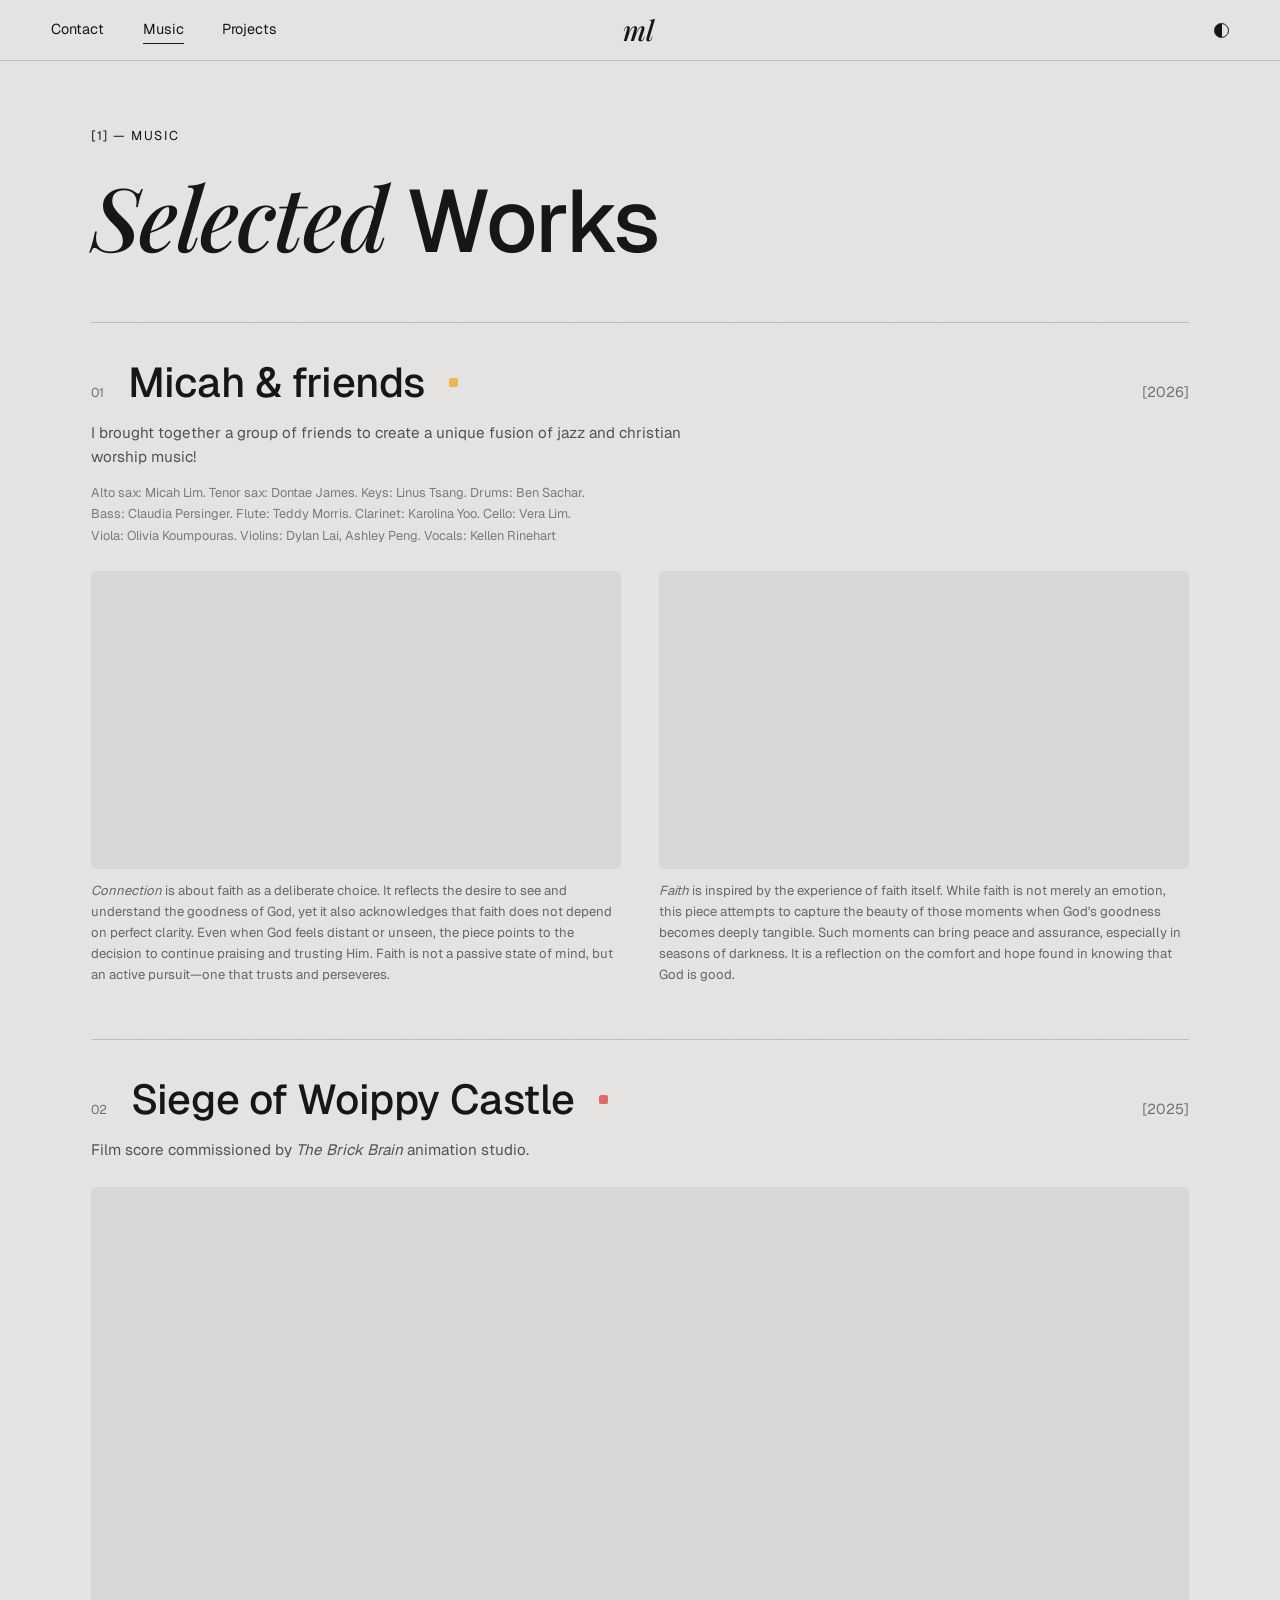
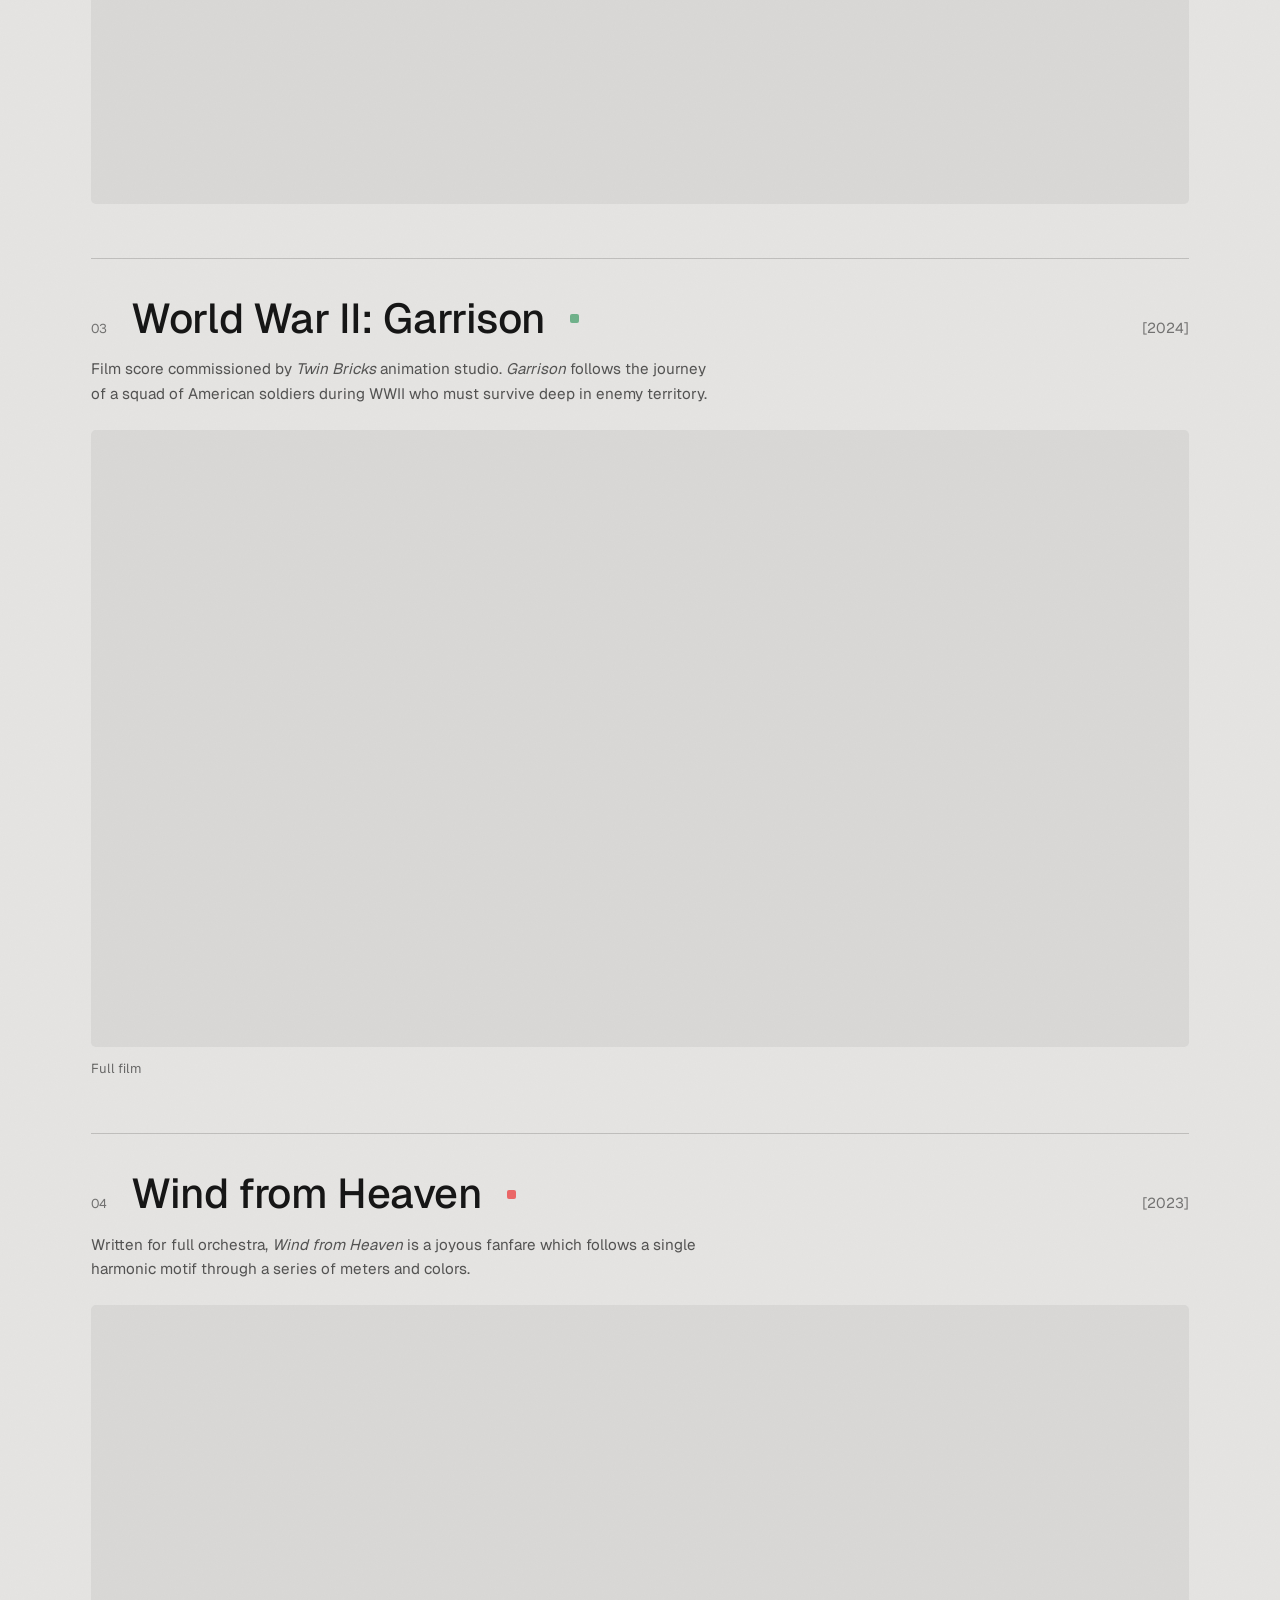
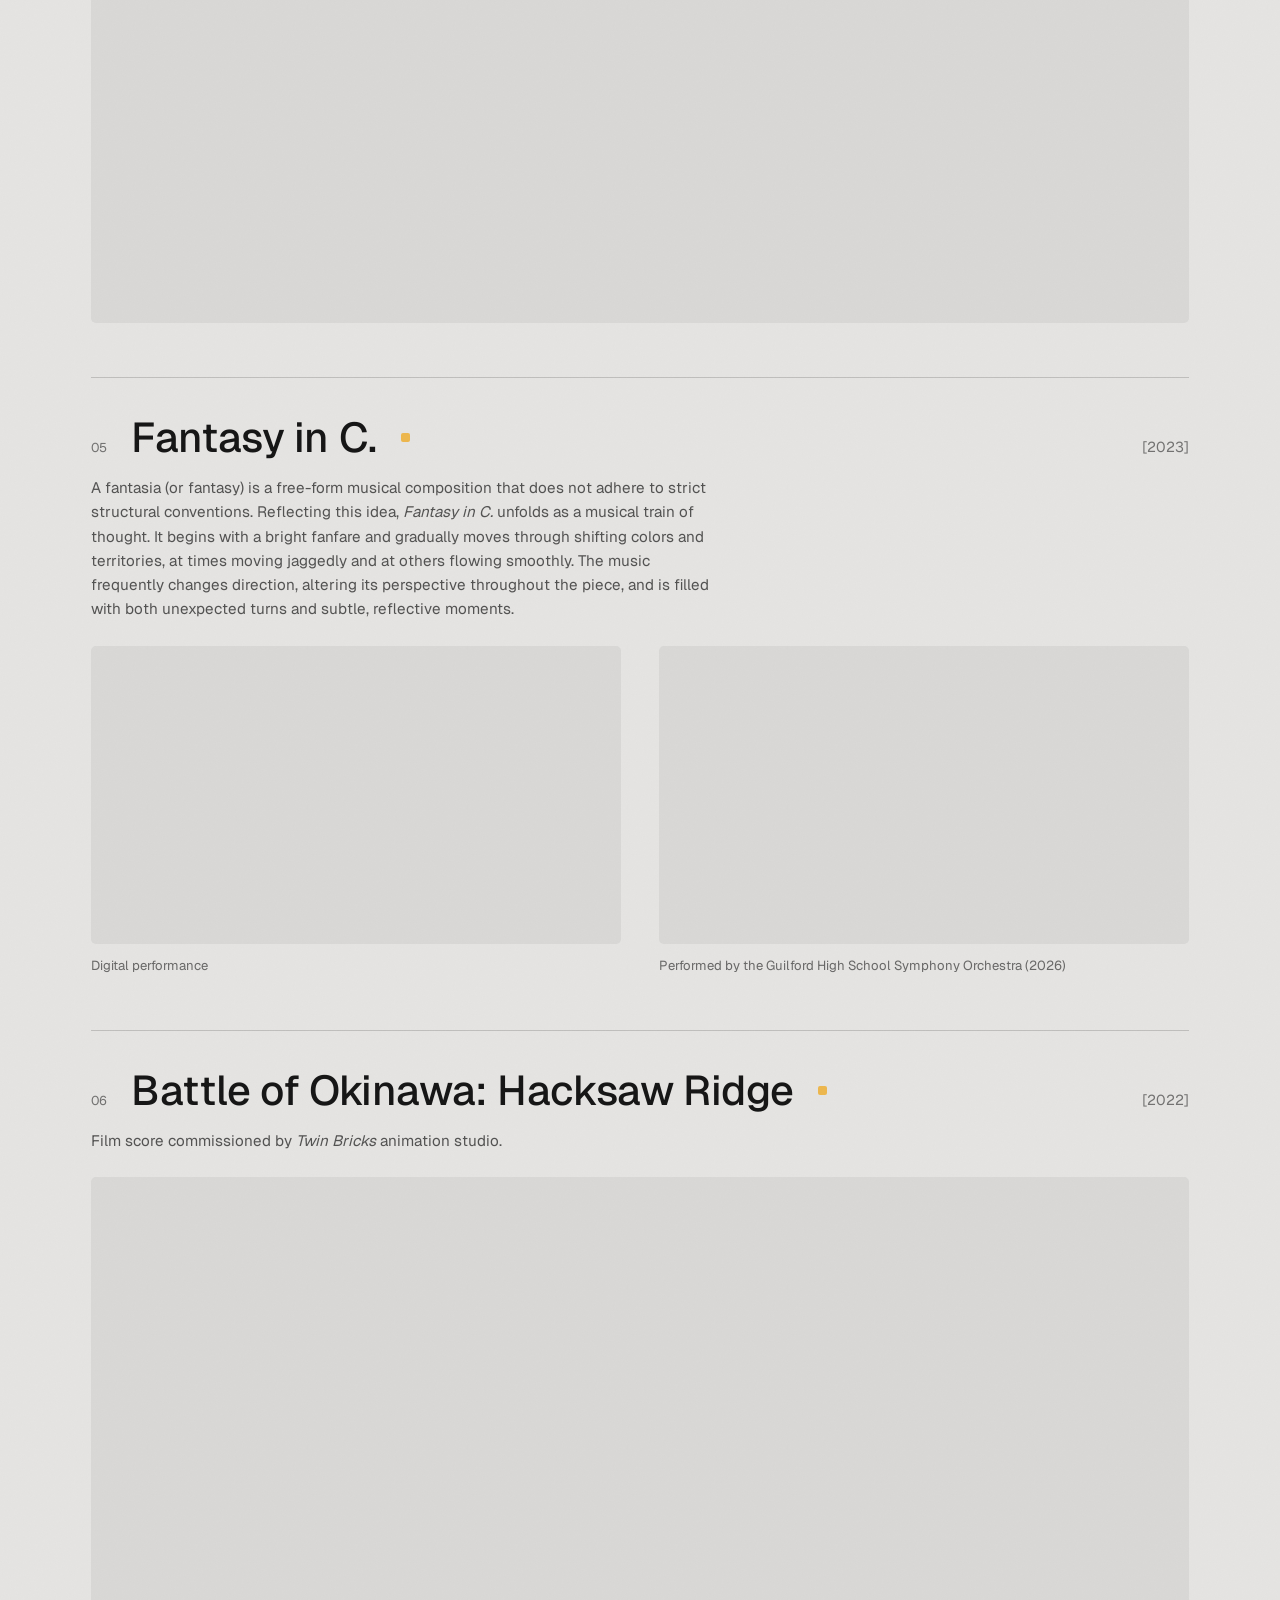
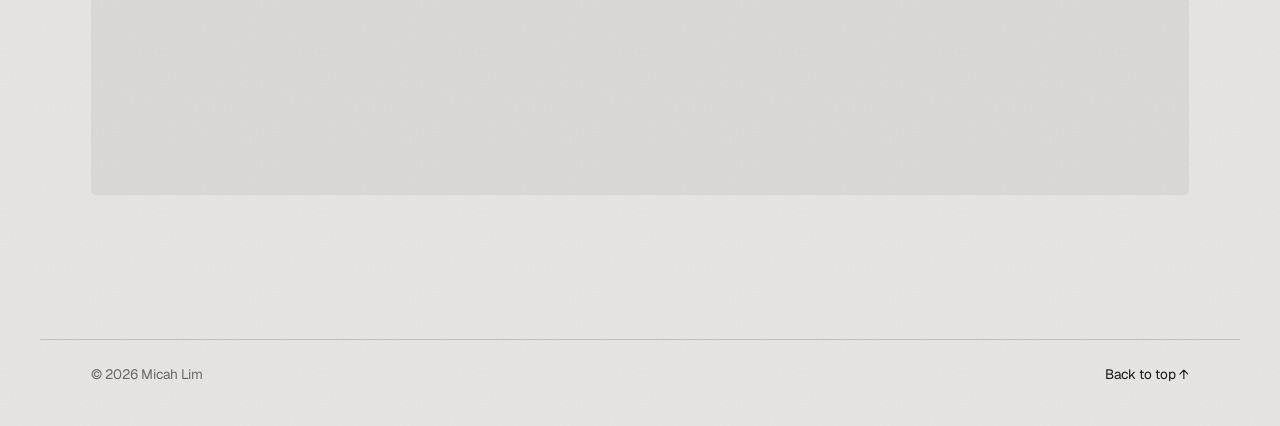
==== music.html @ 04d1b278 "projects" ====
<!DOCTYPE html>
<html lang="en">
<head>
    <meta charset="UTF-8">
    <meta name="viewport" content="width=device-width, initial-scale=1.0">
    <title>Music — Micah Lim</title>
    <meta name="description" content="Selected works by Micah Lim — film scores, orchestral works, jazz & worship music.">
    <link rel="preconnect" href="https://fonts.googleapis.com">
    <link rel="preconnect" href="https://fonts.gstatic.com" crossorigin>
    <link rel="stylesheet" href="https://fonts.googleapis.com/css2?family=Geist:wght@400;500;600&family=Playfair+Display:ital,wght@0,500;1,400;1,500&display=swap">
    <link rel="stylesheet" href="styles.css">
    <link rel="icon" type="image/png" href="favicons/favicon-196x196.png" sizes="196x196" />
    <link rel="icon" type="image/png" href="favicons/favicon-96x96.png" sizes="96x96" />
    <link rel="icon" type="image/png" href="favicons/favicon-32x32.png" sizes="32x32" />
    <link rel="icon" type="image/png" href="favicons/favicon-16x16.png" sizes="16x16" />
    <link rel="icon" type="image/png" href="favicons/favicon-128x128.png" sizes="128x128" />
    <meta name="theme-color" content="#E5E4E2">
    <script>
        // Apply the theme before first paint to avoid a flash of the wrong mode,
        // and keep the browser-UI theme-color in sync with the actual theme.
        window.applyTheme = function (theme) {
            document.documentElement.dataset.theme = theme;
            var meta = document.querySelector('meta[name="theme-color"]');
            if (meta) meta.content = theme === 'dark' ? '#151515' : '#E5E4E2';
        };
        (function () {
            var system = window.matchMedia('(prefers-color-scheme: dark)').matches ? 'dark' : 'light';
            var theme = system;
            try { theme = localStorage.getItem('theme') || system; } catch (e) {}
            window.applyTheme(theme);
        })();
    </script>
    <script src="main.js" defer></script>
</head>
<body>
    <div class="grain" aria-hidden="true"></div>

    <header class="site-nav">
        <button class="nav-toggle" type="button" aria-label="Menu" aria-expanded="false" aria-controls="site-menu"><span aria-hidden="true"></span></button>
        <nav id="site-menu">
            <a href="index.html#contact">Contact</a>
            <a href="music.html" aria-current="page">Music</a>
            <a href="projects.html">Projects</a>
        </nav>
        <a class="wordmark" href="index.html" aria-label="Micah Lim — home">ml</a>
        <button class="theme-toggle" type="button" aria-label="Toggle dark mode"><span aria-hidden="true"></span></button>
    </header>

    <main class="page-main" id="top">
        <!-- ============ MUSIC ============ -->
        <section class="works" id="music">
            <p class="section-label reveal">[1] — Music</p>
            <h1 class="works-title reveal"><span class="serif-italic">Selected</span> Works</h1>

            <article class="work reveal">
                <div class="work-header">
                    <span class="work-idx">01</span>
                    <h3 class="work-name">Micah &amp; friends</h3>
                    <span class="dot" style="background-color: var(--yellow)"></span>
                    <span class="work-year">[2026]</span>
                </div>
                <p class="work-desc">I brought together a group of friends to create a unique fusion of jazz and christian worship music!</p>
                <p class="credits">Alto sax: Micah Lim. Tenor sax: Dontae James. Keys: Linus Tsang. Drums: Ben Sachar. Bass: Claudia Persinger. Flute: Teddy Morris. Clarinet: Karolina Yoo. Cello: Vera Lim. Viola: Olivia Koumpouras. Violins: Dylan Lai, Ashley Peng. Vocals: Kellen Rinehart</p>
                <div class="media-grid">
                    <figure>
                        <iframe loading="lazy" src="https://www.youtube.com/embed/wMVojd-jDEw?si=nC_J4x2vy4wBtcS5" title="Connection" allow="accelerometer; autoplay; clipboard-write; encrypted-media; gyroscope; picture-in-picture" allowfullscreen referrerpolicy="strict-origin-when-cross-origin"></iframe>
                        <figcaption><i>Connection</i> is about faith as a deliberate choice. It reflects the desire to see and understand the goodness of God, yet it also acknowledges that faith does not depend on perfect clarity. Even when God feels distant or unseen, the piece points to the decision to continue praising and trusting Him. Faith is not a passive state of mind, but an active pursuit—one that trusts and perseveres.</figcaption>
                    </figure>
                    <figure>
                        <iframe loading="lazy" src="https://www.youtube.com/embed/2WBDBqLbex4?si=NOxUXqZgPrQIOzX9" title="Faith" allow="accelerometer; autoplay; clipboard-write; encrypted-media; gyroscope; picture-in-picture" allowfullscreen referrerpolicy="strict-origin-when-cross-origin"></iframe>
                        <figcaption><i>Faith</i> is inspired by the experience of faith itself. While faith is not merely an emotion, this piece attempts to capture the beauty of those moments when God's goodness becomes deeply tangible. Such moments can bring peace and assurance, especially in seasons of darkness. It is a reflection on the comfort and hope found in knowing that God is good.</figcaption>
                    </figure>
                </div>
            </article>

            <article class="work reveal">
                <div class="work-header">
                    <span class="work-idx">02</span>
                    <h3 class="work-name">Siege of Woippy Castle</h3>
                    <span class="dot" style="background-color: var(--red)"></span>
                    <span class="work-year">[2025]</span>
                </div>
                <p class="work-desc">Film score commissioned by <i>The Brick Brain</i> animation studio.</p>
                <figure>
                    <iframe loading="lazy" src="https://www.youtube.com/embed/kF5960TrZUI" title="Siege of Woippy Castle (film score)" allow="accelerometer; autoplay; clipboard-write; encrypted-media; gyroscope; picture-in-picture" allowfullscreen referrerpolicy="strict-origin-when-cross-origin"></iframe>
                </figure>
            </article>

            <article class="work reveal">
                <div class="work-header">
                    <span class="work-idx">03</span>
                    <h3 class="work-name">World War II: Garrison</h3>
                    <span class="dot" style="background-color: var(--green)"></span>
                    <span class="work-year">[2024]</span>
                </div>
                <p class="work-desc">Film score commissioned by <i>Twin Bricks</i> animation studio. <i>Garrison</i> follows the journey of a squad of American soldiers during WWII who must survive deep in enemy territory.</p>
                <figure>
                    <iframe loading="lazy" src="https://www.youtube.com/embed/hI55DL4n4TI" title="World War II: Garrison (film score)" allow="accelerometer; autoplay; clipboard-write; encrypted-media; gyroscope; picture-in-picture" allowfullscreen referrerpolicy="strict-origin-when-cross-origin"></iframe>
                    <figcaption>Full film</figcaption>
                </figure>
            </article>

            <article class="work reveal">
                <div class="work-header">
                    <span class="work-idx">04</span>
                    <h3 class="work-name">Wind from Heaven</h3>
                    <span class="dot" style="background-color: var(--red)"></span>
                    <span class="work-year">[2023]</span>
                </div>
                <p class="work-desc">Written for full orchestra, <i>Wind from Heaven</i> is a joyous fanfare which follows a single harmonic motif through a series of meters and colors.</p>
                <figure>
                    <iframe loading="lazy" src="https://www.youtube.com/embed/WqmjAOJDfVo" title="Wind from Heaven (for orchestra)" allow="accelerometer; autoplay; clipboard-write; encrypted-media; gyroscope; picture-in-picture" allowfullscreen referrerpolicy="strict-origin-when-cross-origin"></iframe>
                </figure>
            </article>

            <article class="work reveal">
                <div class="work-header">
                    <span class="work-idx">05</span>
                    <h3 class="work-name">Fantasy in C.</h3>
                    <span class="dot" style="background-color: var(--yellow)"></span>
                    <span class="work-year">[2023]</span>
                </div>
                <p class="work-desc">A fantasia (or fantasy) is a free-form musical composition that does not adhere to strict structural conventions. Reflecting this idea, <i>Fantasy in C.</i> unfolds as a musical train of thought. It begins with a bright fanfare and gradually moves through shifting colors and territories, at times moving jaggedly and at others flowing smoothly. The music frequently changes direction, altering its perspective throughout the piece, and is filled with both unexpected turns and subtle, reflective moments.</p>
                <div class="media-grid">
                    <figure>
                        <iframe loading="lazy" src="https://www.youtube.com/embed/mGRgCqerlyM?si=OIoZGu5ZNzJJ9rlr" title="Fantasy in C. (digital performance)" allow="accelerometer; autoplay; clipboard-write; encrypted-media; gyroscope; picture-in-picture" allowfullscreen referrerpolicy="strict-origin-when-cross-origin"></iframe>
                        <figcaption>Digital performance</figcaption>
                    </figure>
                    <figure>
                        <iframe loading="lazy" src="https://www.youtube.com/embed/s1naUp2KbDc?si=3_nvJCd3NkwAGPQD" title="Fantasy in C. (live performance)" allow="accelerometer; autoplay; clipboard-write; encrypted-media; gyroscope; picture-in-picture" allowfullscreen referrerpolicy="strict-origin-when-cross-origin"></iframe>
                        <figcaption>Performed by the Guilford High School Symphony Orchestra (2026)</figcaption>
                    </figure>
                </div>
            </article>

            <article class="work reveal">
                <div class="work-header">
                    <span class="work-idx">06</span>
                    <h3 class="work-name">Battle of Okinawa: Hacksaw Ridge</h3>
                    <span class="dot" style="background-color: var(--yellow)"></span>
                    <span class="work-year">[2022]</span>
                </div>
                <p class="work-desc">Film score commissioned by <i>Twin Bricks</i> animation studio.</p>
                <figure>
                    <iframe loading="lazy" src="https://www.youtube.com/embed/JX311vK0i-Q" title="Battle of Okinawa: Hacksaw Ridge (film score)" allow="accelerometer; autoplay; clipboard-write; encrypted-media; gyroscope; picture-in-picture" allowfullscreen referrerpolicy="strict-origin-when-cross-origin"></iframe>
                </figure>
            </article>
        </section>
    </main>

    <footer class="site-footer">
        <p>© 2026 Micah Lim</p>
        <a href="#top">Back to top ↑</a>
    </footer>
</body>
</html>
---- styles.css ----
/* Fonts are loaded via <link> in index.html for faster, non-blocking delivery. */

/* ============ Tokens ============ */
:root {
  color-scheme: light;
  --bg: #E5E4E2;
  --text: #151515;
  --yellow: #EDB74D;
  --red: #EB6666;
  --green: #6FB18A;
  --hairline: rgba(21, 21, 21, 0.18);
  --gutter: clamp(1.25rem, 4vw, 4rem);
  --max-w: 1200px;
  --ease: cubic-bezier(0.22, 1, 0.36, 1);
}

:root[data-theme="dark"] {
  color-scheme: dark;
  --bg: #151515;
  --text: #E5E4E2;
  --hairline: rgba(229, 228, 226, 0.2);
}

/* ============ Base ============ */
*, *::before, *::after { box-sizing: border-box; }

html {
  scroll-behavior: smooth;
  overflow-x: clip;
}

body {
  margin: 0;
  position: relative;
  background-color: var(--bg);
  color: var(--text);
  transition: background-color 0.3s ease, color 0.3s ease;
  font-family: "Geist", sans-serif;
  font-optical-sizing: auto;
  font-weight: 400;
  line-height: 1.6;
  -webkit-font-smoothing: antialiased;
}

.serif-italic {
  font-family: "Playfair Display", serif;
  font-style: italic;
  font-weight: 500;
}

::selection { background: var(--yellow); color: #151515; }

a { color: inherit; }

a:focus-visible {
  outline: 2px solid var(--text);
  outline-offset: 4px;
}

.visually-hidden {
  position: absolute;
  width: 1px; height: 1px;
  margin: -1px; padding: 0;
  overflow: hidden;
  clip: rect(0 0 0 0);
  white-space: nowrap;
  border: 0;
}

/* ============ Grain ============ */
.grain {
  position: absolute;
  inset: 0;
  z-index: 50;
  pointer-events: none;
  opacity: 0.45;
  background-image: url("data:image/svg+xml,%3Csvg xmlns='http://www.w3.org/2000/svg' width='160' height='160'%3E%3Cfilter id='n'%3E%3CfeTurbulence type='fractalNoise' baseFrequency='0.85' numOctaves='2' stitchTiles='stitch'/%3E%3CfeColorMatrix type='saturate' values='0'/%3E%3CfeComponentTransfer%3E%3CfeFuncA type='linear' slope='0.06'/%3E%3C/feComponentTransfer%3E%3C/filter%3E%3Crect width='100%25' height='100%25' filter='url(%23n)'/%3E%3C/svg%3E");
}

/* ============ Nav ============ */
/* Links left, mark centered, theme toggle right. The outer 1fr columns are
   equal, so the mark sits on the true center of the bar regardless of how
   wide the links or the toggle are. */
.site-nav {
  position: fixed;
  top: 0;
  left: 0;
  right: 0;
  z-index: 40;
  display: grid;
  grid-template-columns: 1fr auto 1fr;
  grid-template-areas: "nav mark toggle";
  align-items: center;
  padding: 1rem var(--gutter);
  background: color-mix(in srgb, var(--bg) 88%, transparent);
  border-bottom: 1px solid var(--hairline);
}

.wordmark {
  grid-area: mark;
  justify-self: center;
  font-family: "Playfair Display", serif;
  font-style: italic;
  font-weight: 500;
  font-size: 1.75rem;
  line-height: 1;
  letter-spacing: 0.02em;
  text-decoration: none;
  display: inline-block;
  /* Optical centering: the italic's overhang makes it read left-of-center. */
  padding-right: 0.08em;
}

.site-nav nav {
  grid-area: nav;
  justify-self: start;
  display: flex;
  gap: clamp(1.25rem, 3vw, 2.5rem);
}

/* Hamburger. Shares the "nav" area with the links, but only one of the two is
   ever shown — see the 760px breakpoint. */
.nav-toggle {
  grid-area: nav;
  justify-self: start;
  display: none;
  appearance: none;
  background: none;
  border: none;
  padding: 0;
  cursor: pointer;
  width: 22px;
  height: 15px;
  position: relative;
}

/* Three 1px rules: the span is the middle one, its pseudos the outer two. */
.nav-toggle span,
.nav-toggle span::before,
.nav-toggle span::after {
  position: absolute;
  left: 0;
  width: 22px;
  height: 1px;
  background: var(--text);
  transition: transform 0.4s var(--ease), opacity 0.2s linear;
}

.nav-toggle span {
  top: 7px;
}

.nav-toggle span::before,
.nav-toggle span::after {
  content: '';
}

.nav-toggle span::before { top: -7px; }
.nav-toggle span::after  { top: 7px; }

/* Middle rule fades, outer two collapse to the centre and cross. */
.site-nav.menu-open .nav-toggle span {
  background: transparent;
  transition: background 0.2s linear;
}

.site-nav.menu-open .nav-toggle span::before {
  transform: translateY(7px) rotate(45deg);
}

.site-nav.menu-open .nav-toggle span::after {
  transform: translateY(-7px) rotate(-45deg);
}

.nav-toggle:focus-visible {
  outline: 2px solid var(--text);
  outline-offset: 6px;
}

.site-nav nav a {
  font-size: 0.9rem;
  text-decoration: none;
  position: relative;
  padding: 0.15em 0;
}

.site-nav nav a::after {
  content: '';
  position: absolute;
  left: 0;
  bottom: 0;
  width: 100%;
  height: 1px;
  background: var(--text);
  transform: scaleX(0);
  transform-origin: right;
  transition: transform 0.4s var(--ease);
}

.site-nav nav a:hover::after,
.site-nav nav a[aria-current="page"]::after {
  transform: scaleX(1);
  transform-origin: left;
}

.theme-toggle {
  grid-area: toggle;
  justify-self: end;
  appearance: none;
  background: none;
  border: none;
  padding: 0;
  cursor: pointer;
  display: inline-flex;
  align-items: center;
}

.theme-toggle span {
  display: block;
  width: 15px;
  height: 15px;
  border-radius: 50%;
  border: 1px solid var(--text);
  background: linear-gradient(90deg, var(--text) 50%, transparent 50%);
  transition: transform 0.45s var(--ease);
}

.theme-toggle:hover span {
  transform: rotate(180deg);
}

.theme-toggle:focus-visible {
  outline: 2px solid var(--text);
  outline-offset: 4px;
}

/* ============ Layout ============ */
main {
  width: 100%;
  max-width: var(--max-w);
  margin: 0 auto;
  padding: 0 var(--gutter);
}

/* Pages whose content starts right under the fixed nav, with no hero. */
.page-main {
  padding-top: clamp(6rem, 14vh, 9rem);
}

.section-label {
  font-size: 0.8rem;
  letter-spacing: 0.12em;
  text-transform: uppercase;
  opacity: 0.55;
  margin: 0 0 1.5rem 0;
}

/* ============ Hero ============ */
.hero {
  position: relative;
  min-height: 100svh;
  display: flex;
  flex-direction: column;
  justify-content: center;
  padding-top: 4rem;
}

.hero-main {
  display: flex;
  align-items: center;
  gap: clamp(1.5rem, 5vw, 4rem);
}

.hero-main .hero-title {
  flex: 1 1 auto;
  min-width: 0;
}

.hero-portrait {
  flex: 0 0 auto;
  width: clamp(150px, 22vw, 260px);
  margin: 0;
}

/* ============ Image frames ============
   A .frame is an empty slot waiting for a photo. Drop an <img> inside it and
   the placeholder chrome steps aside on its own — no CSS edit needed. */
.frame {
  aspect-ratio: 4 / 5;
  overflow: hidden;
  border: 1px solid var(--hairline);
  border-radius: 5px;
  background: color-mix(in srgb, var(--text) 6%, transparent);
  display: grid;
  place-items: center;
}

.frame:has(img),
.frame:has(video) {
  border-color: transparent;
  background: none;
}

.frame img,
.frame video {
  display: block;
  width: 100%;
  height: 100%;
  object-fit: cover;
}

/* A frame holding video also holds the pause control. */
.frame:has(video) {
  position: relative;
}

/* WCAG 2.2.2: motion that plays for more than five seconds needs a way to
   stop it. Quiet until hover or keyboard focus, then legible over any frame. */
.motion-toggle {
  position: absolute;
  right: clamp(0.75rem, 2vw, 1.25rem);
  bottom: clamp(0.75rem, 2vw, 1.25rem);
  appearance: none;
  cursor: pointer;
  font: inherit;
  font-size: 0.7rem;
  letter-spacing: 0.12em;
  text-transform: uppercase;
  color: var(--bg);
  background: color-mix(in srgb, var(--text) 72%, transparent);
  border: none;
  border-radius: 2px;
  padding: 0.45em 0.9em;
  opacity: 0;
  transition: opacity 0.3s var(--ease);
}

.frame:hover .motion-toggle,
.motion-toggle:focus-visible {
  opacity: 1;
}

.motion-toggle:focus-visible {
  outline: 2px solid var(--bg);
  outline-offset: 2px;
}

/* No hover to reveal it on touch, so it stays put. */
@media (hover: none) {
  .motion-toggle {
    opacity: 1;
  }
}

.frame-label {
  font-size: 0.75rem;
  letter-spacing: 0.12em;
  text-transform: uppercase;
  opacity: 0.45;
  padding: 0 1rem;
  text-align: center;
}

.ratio-21x9 { aspect-ratio: 21 / 9; }
.ratio-16x9 { aspect-ratio: 16 / 9; }
.ratio-3x2 { aspect-ratio: 3 / 2; }
.ratio-4x3 { aspect-ratio: 4 / 3; }
.ratio-1x1 { aspect-ratio: 1 / 1; }

.hero-title {
  margin: 0;
  font-size: clamp(4.25rem, 16.5vw, 13rem);
  line-height: 0.95;
  letter-spacing: -0.02em;
  font-weight: 500;
  text-wrap: balance;
}

.hero-title .line {
  display: block;
}

.hero-title .outline {
  font-family: "Playfair Display", serif;
  font-weight: 500;
  color: transparent;
  -webkit-text-stroke: 2px var(--text);
  margin-left: clamp(0rem, 12vw, 10rem);
}

.hero-meta {
  display: flex;
  align-items: baseline;
  gap: clamp(1rem, 4vw, 3rem);
  margin-top: clamp(2rem, 5vh, 4rem);
  padding-top: 1.25rem;
  border-top: 1px solid var(--hairline);
}

.hero-meta p {
  margin: 0;
  font-size: 0.95rem;
}

.muted { opacity: 0.55; }

.scroll-cue {
  margin-left: auto;
  text-decoration: none;
  font-size: 1.3rem;
  line-height: 1;
  animation: bob 2.2s ease-in-out infinite;
  align-self: center;
}

@keyframes bob {
  0%, 100% { transform: translateY(0); }
  50% { transform: translateY(6px); }
}

/* ============ Projects ============ */
.page-head {
  padding-bottom: clamp(2.5rem, 7vh, 5rem);
}

.page-title {
  margin: 0;
  font-size: clamp(3rem, 11vw, 8rem);
  line-height: 0.95;
  letter-spacing: -0.02em;
  font-weight: 500;
}

.page-title .outline {
  font-family: "Playfair Display", serif;
  font-style: italic;
  color: transparent;
  -webkit-text-stroke: 1.5px var(--text);
}

.page-intro {
  max-width: 46ch;
  margin: clamp(1.5rem, 4vh, 2.5rem) 0 0;
  font-size: clamp(1rem, 1.4vw, 1.15rem);
  opacity: 0.7;
}

/* Jump list — doubles as a table of contents for the spreads below. */
.project-index {
  list-style: none;
  margin: clamp(2rem, 5vh, 3rem) 0 0;
  padding: 0;
  display: flex;
  flex-wrap: wrap;
  gap: 0.75rem 2rem;
  border-top: 1px solid var(--hairline);
  padding-top: 1rem;
}

.project-index a {
  text-decoration: none;
  font-size: 0.9rem;
  display: inline-flex;
  align-items: baseline;
  gap: 0.6rem;
  opacity: 0.75;
  transition: opacity 0.3s var(--ease);
}

.project-index a:hover {
  opacity: 1;
}

.project-index .idx {
  font-size: 0.75rem;
  opacity: 0.6;
}

.project {
  border-top: 1px solid var(--hairline);
  padding: clamp(2rem, 5vh, 3.5rem) 0 clamp(4rem, 11vh, 8rem);
  scroll-margin-top: 6rem;
}

.project-head {
  display: flex;
  align-items: flex-start;
  gap: clamp(1rem, 3vw, 2.5rem);
}

/* Outline numeral, echoing the "Lim" treatment in the hero. */
.project-num {
  font-family: "Playfair Display", serif;
  font-weight: 500;
  font-size: clamp(3.5rem, 9vw, 7rem);
  line-height: 0.8;
  color: transparent;
  -webkit-text-stroke: 1.5px var(--text);
  flex: 0 0 auto;
}

.project-title {
  margin: 0;
  font-size: clamp(1.8rem, 5vw, 3.4rem);
  font-weight: 500;
  line-height: 1.05;
  letter-spacing: -0.01em;
}

.project-tagline {
  margin: 0.6rem 0 0;
  max-width: 46ch;
  font-size: 0.95rem;
  opacity: 0.6;
}

.project-body {
  display: grid;
  grid-template-columns: minmax(180px, 1fr) minmax(0, 2.5fr);
  gap: clamp(1.5rem, 4vw, 3.5rem);
  margin-top: clamp(2rem, 5vh, 3.5rem);
}

/* Alternate which side the meta rail sits on, so the two spreads mirror. */
.project:nth-of-type(even) .project-body {
  grid-template-columns: minmax(0, 2.5fr) minmax(180px, 1fr);
}

.project:nth-of-type(even) .project-meta {
  order: 2;
}

.project-meta {
  position: sticky;
  top: 6rem;
  align-self: start;
}

.project-meta dl {
  margin: 0;
  font-size: 0.85rem;
}

.project-meta dl > div {
  display: flex;
  justify-content: space-between;
  gap: 1rem;
  padding: 0.55rem 0;
  border-bottom: 1px solid var(--hairline);
}

.project-meta dl > div:first-child {
  border-top: 1px solid var(--hairline);
}

.project-meta dt {
  opacity: 0.5;
  letter-spacing: 0.06em;
  text-transform: uppercase;
  font-size: 0.72rem;
  line-height: 1.9;
}

.project-meta dd {
  margin: 0;
  text-align: right;
}

.project-lede {
  margin: 0;
  max-width: 58ch;
  font-size: clamp(1.05rem, 1.7vw, 1.35rem);
  line-height: 1.5;
}

.project-text {
  max-width: 62ch;
  margin: clamp(1.5rem, 4vh, 2.5rem) 0 0;
  font-size: 0.95rem;
  opacity: 0.7;
}

.plate {
  margin: clamp(1.5rem, 4vh, 2.5rem) 0 0;
}

/* Cover images break the container and run the full width of the window. */
.plate-bleed {
  width: 100vw;
  margin-left: calc(50% - 50vw);
  margin-top: clamp(2rem, 5vh, 3.5rem);
}

.plate-bleed .frame {
  border-radius: 0;
  border-left: none;
  border-right: none;
}

.plate-bleed figcaption {
  max-width: var(--max-w);
  margin-inline: auto;
  padding: 0 var(--gutter);
}

.plate-grid {
  display: grid;
  grid-template-columns: repeat(2, minmax(0, 1fr));
  gap: clamp(0.75rem, 2vw, 1.25rem);
  margin-top: clamp(1.5rem, 4vh, 2.5rem);
}

.plate-grid-3 {
  grid-template-columns: repeat(3, minmax(0, 1fr));
}

.plate-grid .plate {
  margin: 0;
}

.pull {
  margin: clamp(2rem, 6vh, 3.5rem) 0 0;
  padding: clamp(1.25rem, 3vh, 2rem) 0;
  border-top: 1px solid var(--hairline);
  border-bottom: 1px solid var(--hairline);
  font-family: "Playfair Display", serif;
  font-style: italic;
  font-size: clamp(1.3rem, 3vw, 2.1rem);
  line-height: 1.3;
  max-width: 26ch;
}

/* ============ Shop ============ */
.shop-grid {
  display: grid;
  grid-template-columns: repeat(3, minmax(0, 1fr));
  gap: clamp(1.5rem, 4vw, 2.5rem);
  margin-top: clamp(2rem, 5vh, 3.5rem);
  padding-bottom: clamp(4rem, 10vh, 8rem);
}

.product {
  border-top: 1px solid var(--hairline);
  padding-top: clamp(1.25rem, 3vh, 1.75rem);
}

.product-name {
  margin: 1rem 0 0;
  font-size: 1.15rem;
  font-weight: 500;
  letter-spacing: -0.01em;
}

.product-desc {
  margin: 0.4rem 0 0;
  font-size: 0.85rem;
  opacity: 0.6;
}

.product-controls {
  display: flex;
  align-items: center;
  justify-content: space-between;
  gap: 1rem;
  margin: 1.1rem 0;
}

.product-size {
  display: flex;
  align-items: center;
  gap: 0.5rem;
  font-size: 0.8rem;
  opacity: 0.75;
}

.size-select {
  font: inherit;
  font-size: 0.85rem;
  background: var(--bg);
  color: var(--text);
  border: 1px solid var(--hairline);
  border-radius: 4px;
  padding: 0.3rem 0.5rem;
}

.product-price {
  font-size: 0.95rem;
}

.paypal-button-container {
  min-height: 40px;
}

.product-status {
  margin: 0.6rem 0 0;
  font-size: 0.8rem;
  opacity: 0.75;
  min-height: 1.2em;
}

/* ============ Contact ============ */
.contact {
  padding: clamp(5rem, 12vh, 9rem) 0;
}

.contact-list {
  list-style: none;
  margin: 0;
  padding: 0;
}

.contact-list li {
  border-bottom: 1px solid var(--hairline);
}

.contact-list li:first-child {
  border-top: 1px solid var(--hairline);
}

.contact-list a {
  display: flex;
  align-items: center;
  gap: clamp(1rem, 3vw, 2.5rem);
  padding: clamp(1.1rem, 3vh, 1.8rem) clamp(0.75rem, 2vw, 1.5rem);
  text-decoration: none;
  position: relative;
  isolation: isolate;
}

.contact-list a::before {
  content: '';
  position: absolute;
  inset: 0;
  z-index: -1;
  background: var(--text);
  transform: scaleY(0);
  transform-origin: bottom;
  transition: transform 0.45s var(--ease);
}

.contact-list a:hover::before,
.contact-list a:focus-visible::before {
  transform: scaleY(1);
}

.contact-list a:hover,
.contact-list a:focus-visible {
  color: var(--bg);
}

.contact-list .idx {
  font-size: 0.8rem;
  opacity: 0.55;
}

.contact-list .contact-name {
  font-family: "Playfair Display", serif;
  font-style: italic;
  font-size: clamp(1.8rem, 5vw, 3.25rem);
  line-height: 1.1;
  transition: transform 0.45s var(--ease);
}

.contact-list a:hover .contact-name {
  transform: translateX(0.35em);
}

.contact-list .arrow {
  margin-left: auto;
  font-size: clamp(1.2rem, 3vw, 1.8rem);
  transition: transform 0.45s var(--ease);
}

.contact-list a:hover .arrow {
  transform: translate(0.2em, -0.2em);
}

/* ============ Works ============ */
.works {
  padding-bottom: clamp(4rem, 10vh, 8rem);
}

.works-title {
  margin: 0 0 clamp(2.5rem, 6vh, 4.5rem) 0;
  font-size: clamp(2.6rem, 7vw, 5.5rem);
  line-height: 1.05;
  letter-spacing: -0.02em;
  font-weight: 500;
}

.work {
  border-top: 1px solid var(--hairline);
  padding: clamp(1.75rem, 4vh, 3rem) 0 clamp(2.5rem, 6vh, 4.5rem);
}

.work-header {
  display: flex;
  align-items: baseline;
  gap: clamp(0.75rem, 2vw, 1.5rem);
  flex-wrap: wrap;
}

.work-idx {
  font-size: 0.8rem;
  opacity: 0.55;
}

.work-name {
  margin: 0;
  font-size: clamp(1.5rem, 4vw, 2.6rem);
  font-weight: 500;
  letter-spacing: -0.01em;
  line-height: 1.15;
}

.work-header .dot {
  width: 9px;
  height: 9px;
  border-radius: 2px;
  align-self: center;
  flex-shrink: 0;
}

.work-year {
  margin-left: auto;
  font-size: 0.9rem;
  opacity: 0.55;
}

.work-desc {
  max-width: 62ch;
  margin: 0.9rem 0 0;
  font-size: 0.95rem;
  opacity: 0.7;
}

.work-links {
  margin: 1.1rem 0 0;
  font-size: 0.9rem;
}

.work-links a {
  text-decoration: none;
  border-bottom: 1px solid var(--hairline);
  padding-bottom: 0.15em;
  transition: border-color 0.3s var(--ease);
}

.work-links a:hover {
  border-color: var(--text);
}

.credits {
  max-width: 62ch;
  margin: 0.75rem 0 0;
  font-size: 0.8rem;
  opacity: 0.5;
  line-height: 1.7;
}

figure {
  margin: 1.5rem 0 0;
}

.works iframe {
  display: block;
  width: 100%;
  aspect-ratio: 16 / 9;
  height: auto;
  border: none;
  border-radius: 5px;
  background: color-mix(in srgb, var(--text) 6%, transparent);
}

figcaption {
  font-size: 0.82rem;
  opacity: 0.6;
  margin-top: 0.7rem;
  line-height: 1.6;
}

.media-grid {
  display: grid;
  grid-template-columns: 1fr 1fr;
  gap: clamp(1.25rem, 3vw, 2.5rem);
}

/* ============ Footer ============ */
.site-footer {
  max-width: var(--max-w);
  margin: 0 auto;
  padding: 1.5rem var(--gutter) 2.5rem;
  display: flex;
  justify-content: space-between;
  align-items: center;
  border-top: 1px solid var(--hairline);
  font-size: 0.85rem;
}

.site-footer p { margin: 0; opacity: 0.6; }

.site-footer a {
  text-decoration: none;
}

.site-footer a:hover { opacity: 0.6; }

/* ============ Reveal animations ============ */
.reveal {
  opacity: 0;
  transform: translateY(28px);
  transition: opacity 0.9s var(--ease), transform 0.9s var(--ease);
}

.reveal.visible {
  opacity: 1;
  transform: translateY(0);
}

.reveal.d1 { transition-delay: 0.12s; }
.reveal.d2 { transition-delay: 0.24s; }

/* ============ Responsive ============ */
@media (max-width: 900px) {
  /* Not enough width for a meta rail beside the content — it becomes a header. */
  .project-body,
  .project:nth-of-type(even) .project-body {
    grid-template-columns: minmax(0, 1fr);
  }

  .project-meta,
  .project:nth-of-type(even) .project-meta {
    position: static;
    order: 0;
  }
}

@media (max-width: 760px) {
  .media-grid {
    grid-template-columns: 1fr;
  }

  .plate-grid,
  .plate-grid-3,
  .shop-grid {
    grid-template-columns: minmax(0, 1fr);
  }

  .project-head {
    flex-direction: column;
    gap: 0.75rem;
  }

  .hero-title .outline {
    margin-left: 8vw;
    -webkit-text-stroke-width: 1.5px;
  }

  .hero-meta {
    flex-wrap: wrap;
    gap: 0.5rem 1.5rem;
  }

  /* The name needs the full width at this size, so the portrait drops below it. */
  .hero-main {
    flex-direction: column;
    align-items: flex-start;
    gap: clamp(1.5rem, 5vh, 2.5rem);
  }

  .hero-portrait {
    width: min(60%, 220px);
  }

  .work-header {
    gap: 0.6rem;
  }

  .work-name {
    width: 100%;
    order: -1;
  }

  .work-year {
    margin-left: 0;
  }

  .work-header .dot {
    order: 1;
  }

  /* The link row bottoms out around 253px wide, so it starts crowding the
     centred mark near 640px. Swap it for the hamburger before that happens:
     the button takes the left column, the mark and theme toggle stay put, and
     the links become a panel that drops out of the bar. */
  .nav-toggle {
    display: block;
  }

  .site-nav nav {
    /* Must drop out of the "nav" area: an absolutely positioned grid child
       keeps its grid area as the containing block, which would pin the panel
       to the width of the left column instead of the full bar. */
    grid-area: auto;
    /* ...and stretch, or the inherited justify-self:start would shrink the
       panel to fit its longest link rather than honour left:0/right:0. */
    justify-self: stretch;
    position: absolute;
    top: 100%;
    left: 0;
    right: 0;
    flex-direction: column;
    align-items: flex-start;
    gap: 0;
    padding: 0.25rem var(--gutter) 1.25rem;
    /* Opaque, unlike the bar itself — it sits over scrolling content. */
    background: var(--bg);
    border-bottom: 1px solid var(--hairline);
    opacity: 0;
    visibility: hidden;
    transform: translateY(-0.5rem);
    transition: opacity 0.3s var(--ease), transform 0.3s var(--ease), visibility 0.3s;
  }

  .site-nav.menu-open nav {
    opacity: 1;
    visibility: visible;
    transform: none;
  }

  .site-nav nav a {
    font-size: 1.05rem;
    padding: 0.7rem 0;
  }
}

/* ============ Reduced motion ============ */
@media (prefers-reduced-motion: reduce) {
  html { scroll-behavior: auto; }

  .scroll-cue {
    animation: none;
  }

  body {
    transition: none;
  }

  .reveal {
    opacity: 1;
    transform: none;
    transition: none;
  }
}
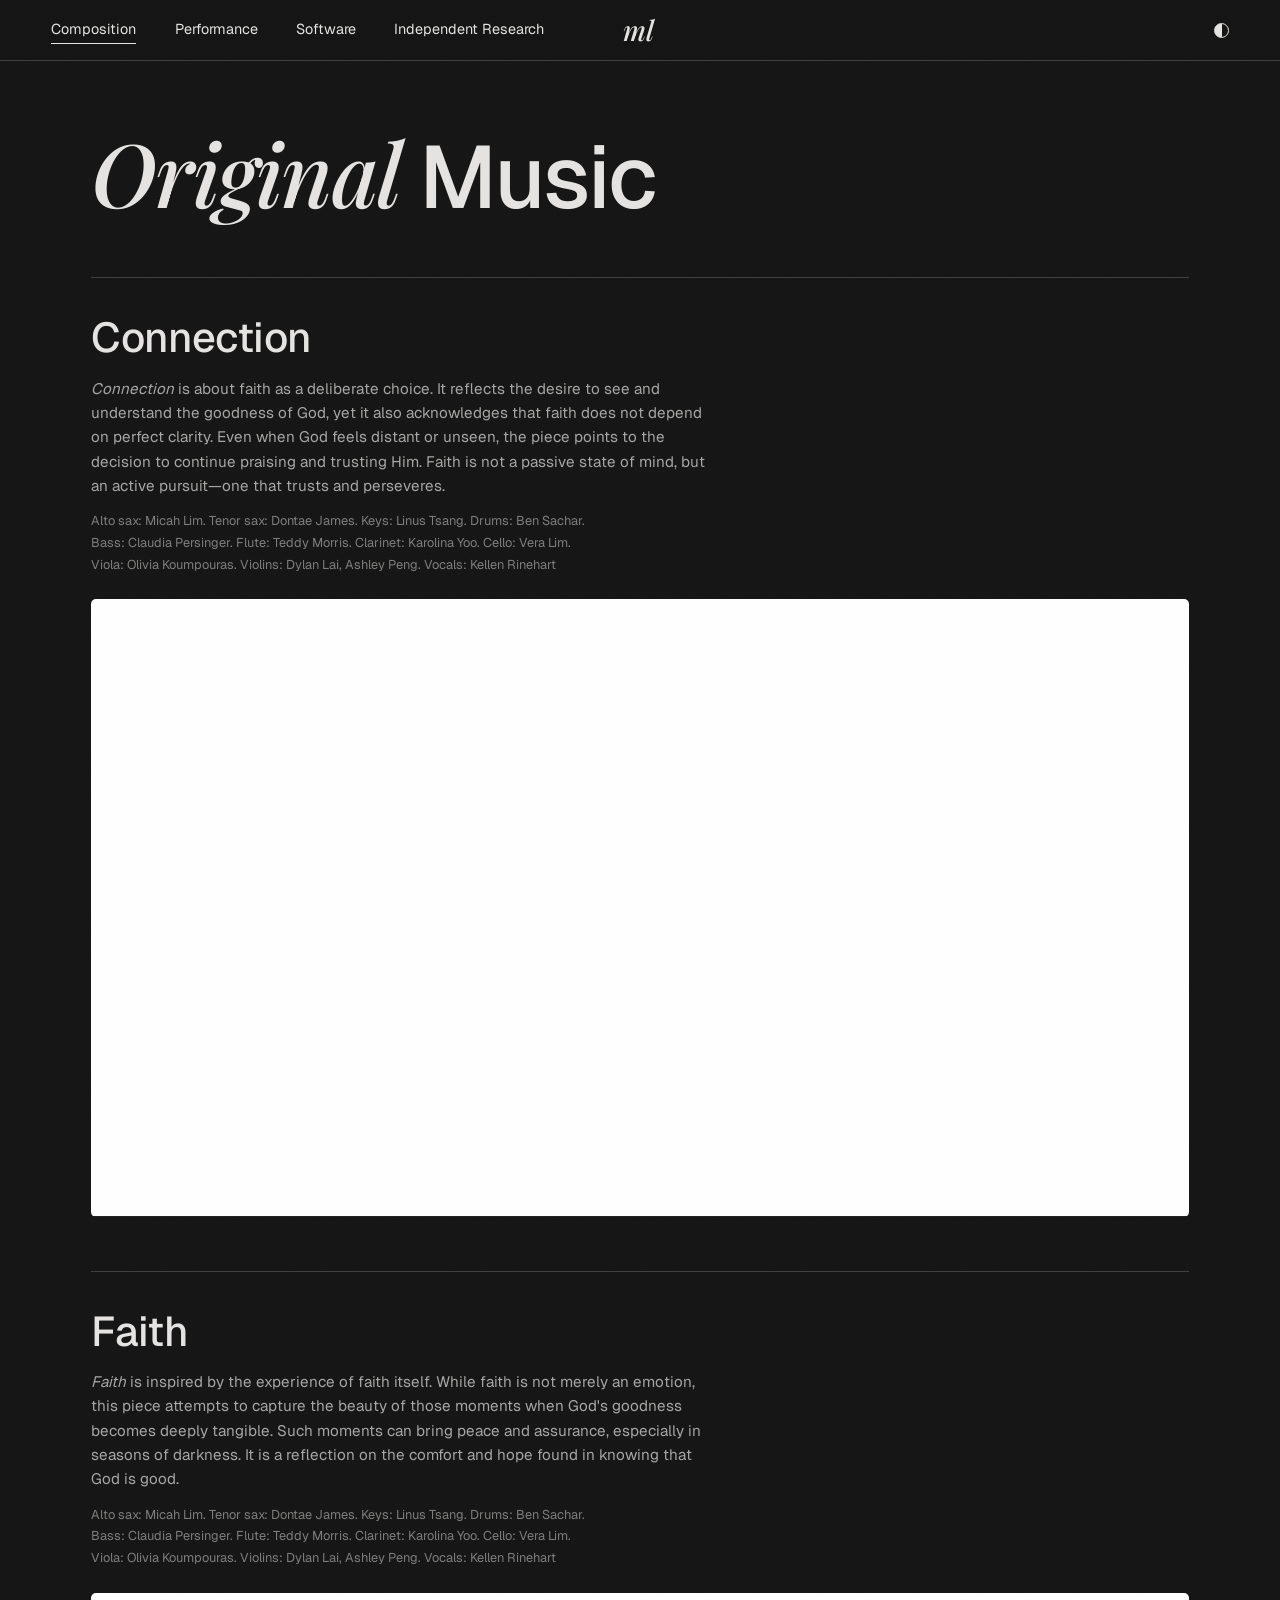
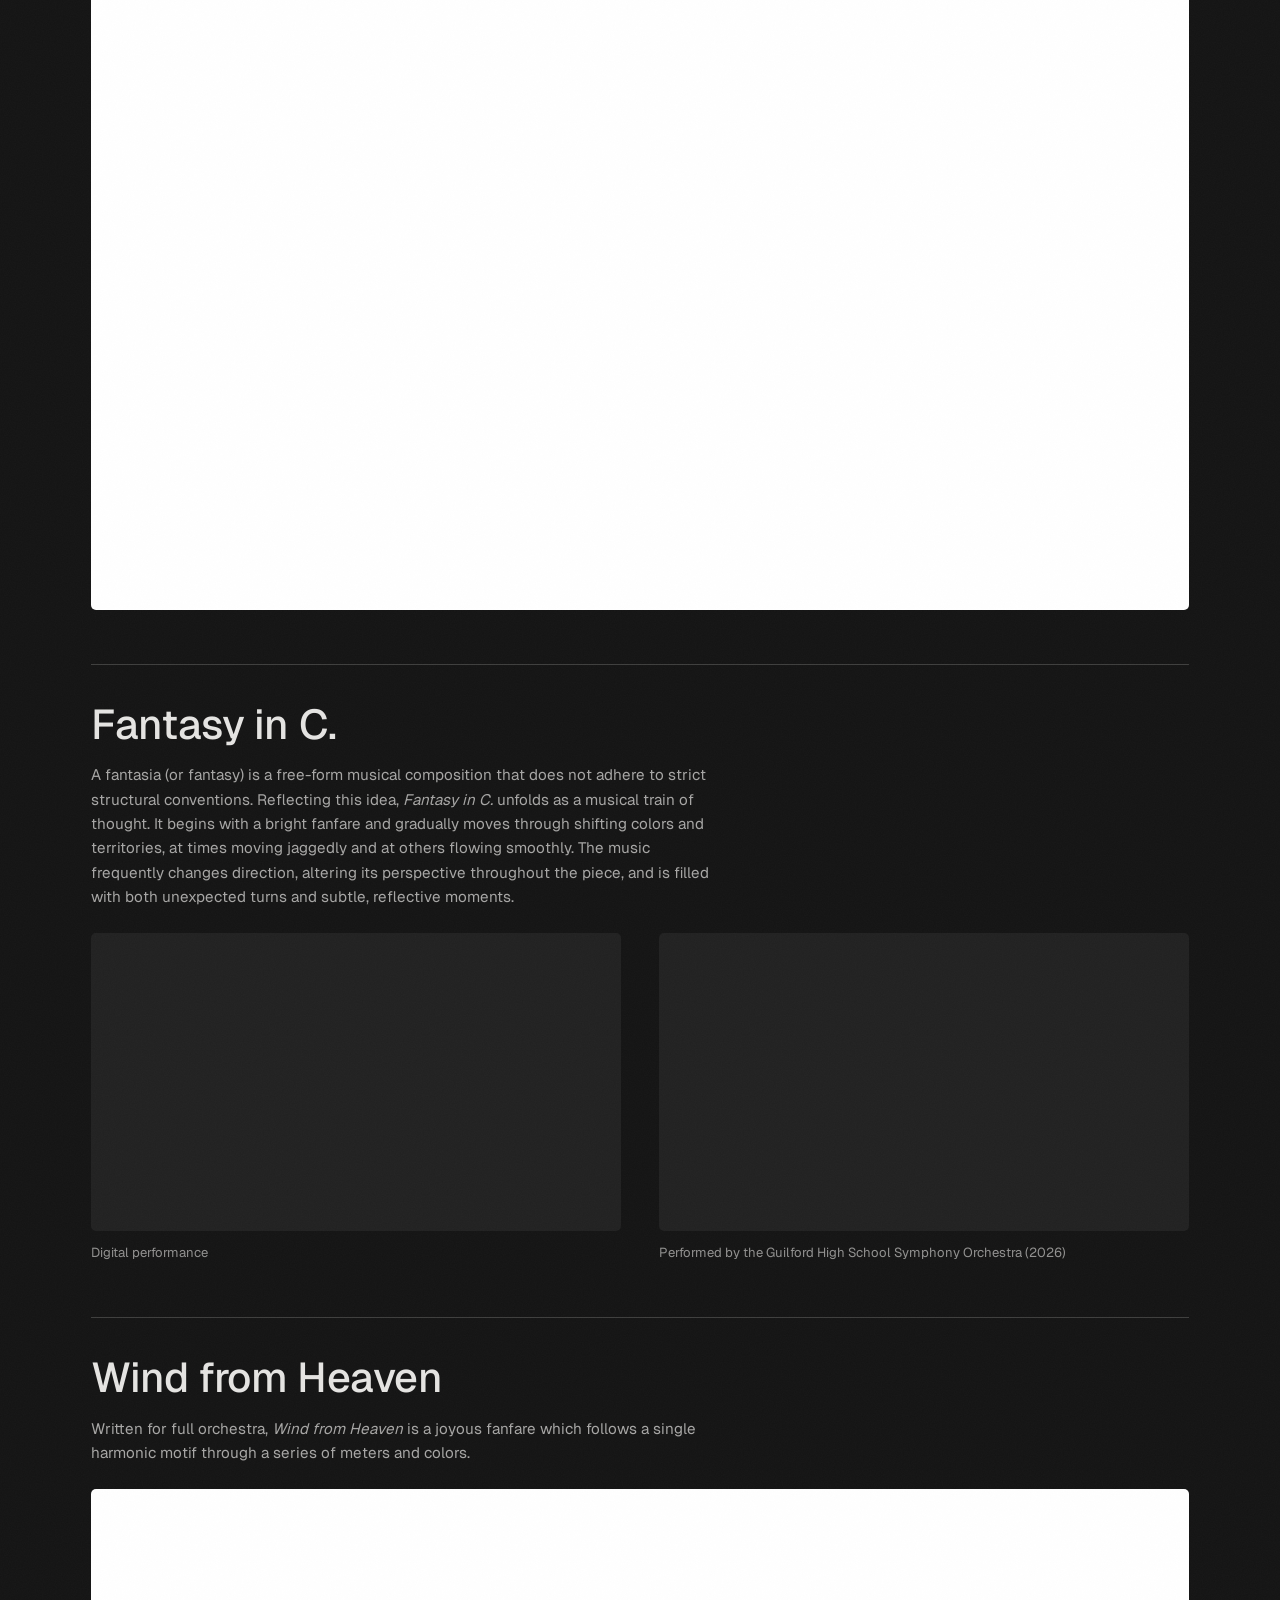
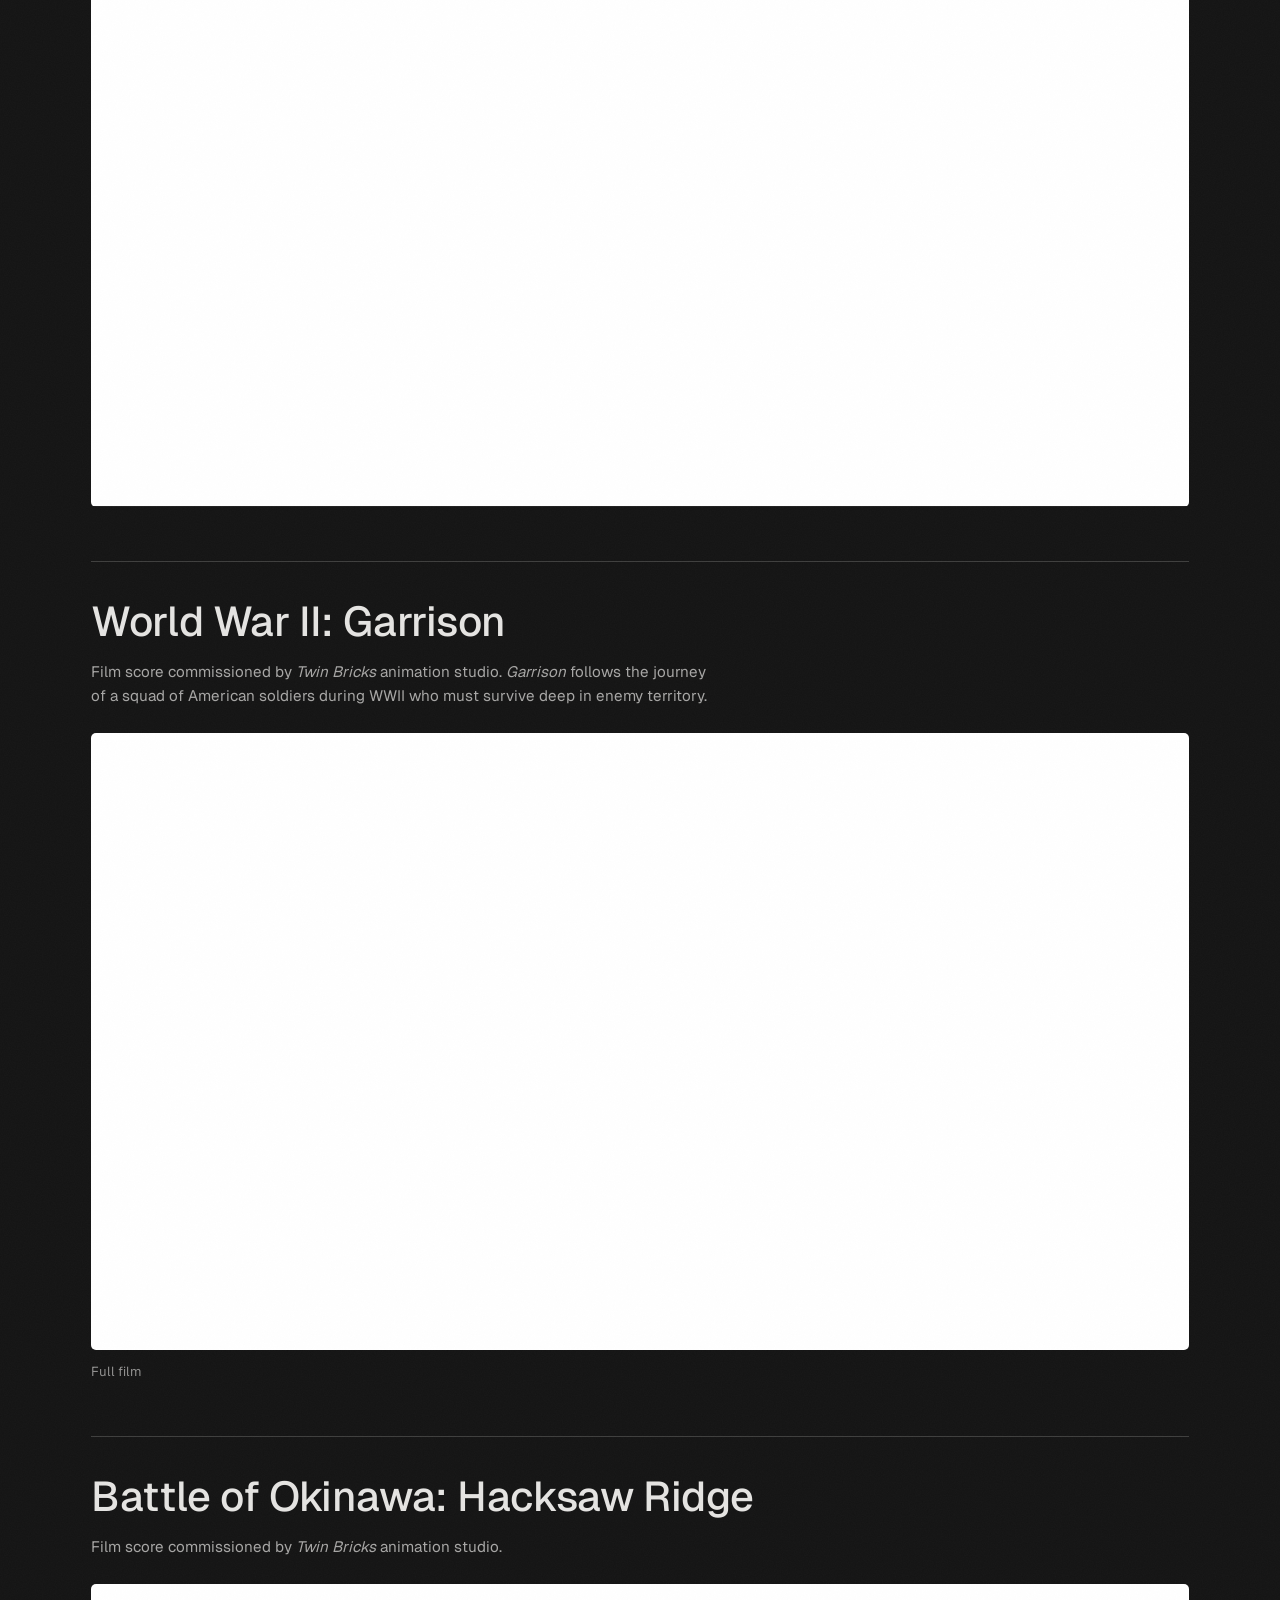
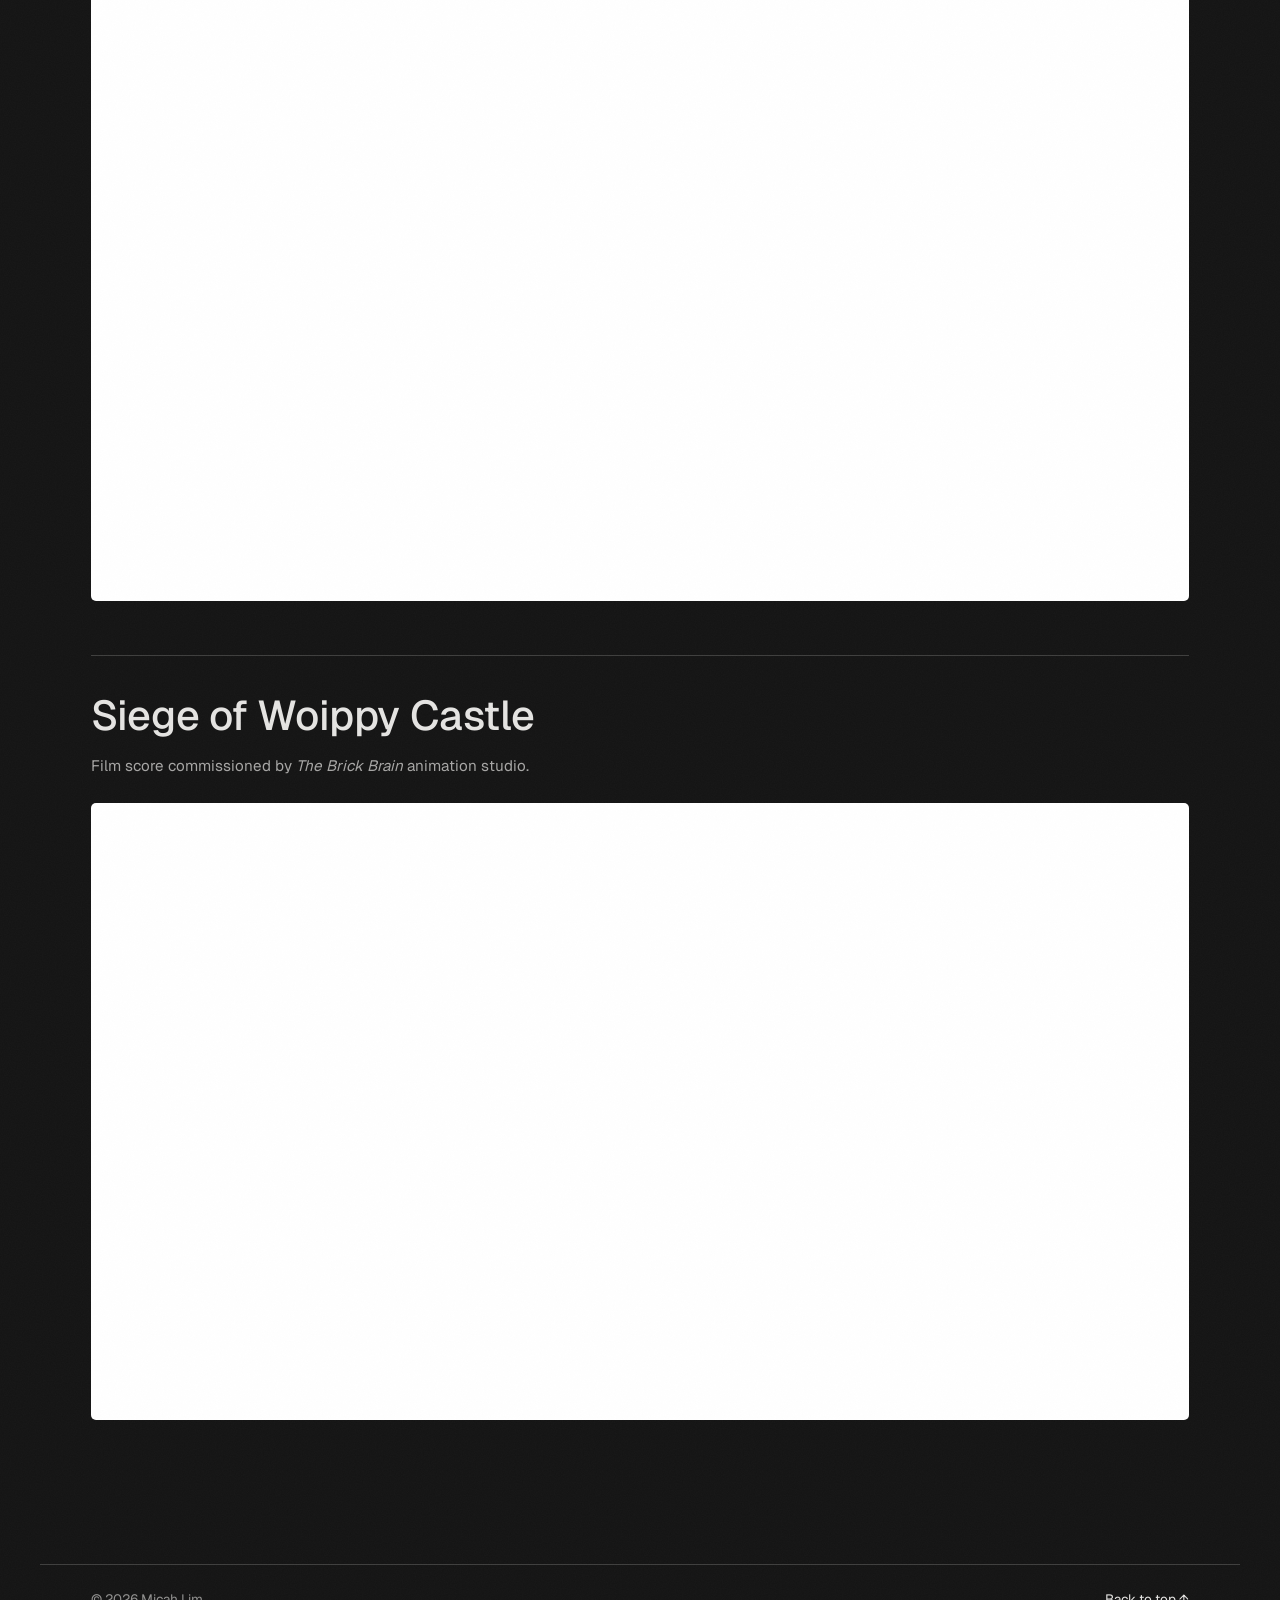
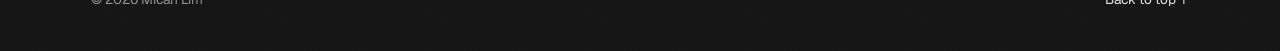
==== commit 8bd42056: "updates" ====
--- a/music.html
+++ b/music.html
@@ -3,7 +3,16 @@
 <head>
     <meta charset="UTF-8">
     <meta name="viewport" content="width=device-width, initial-scale=1.0">
-    <title>Music — Micah Lim</title>
+    <!-- Google tag (gtag.js) -->
+    <script async src="https://www.googletagmanager.com/gtag/js?id=G-L5WXRXSWZF"></script>
+    <script>
+      window.dataLayer = window.dataLayer || [];
+      function gtag(){dataLayer.push(arguments);}
+      gtag('js', new Date());
+
+      gtag('config', 'G-L5WXRXSWZF');
+    </script>
+    <title>Composition — Micah Lim</title>
     <meta name="description" content="Selected works by Micah Lim — film scores, orchestral works, jazz & worship music.">
     <link rel="preconnect" href="https://fonts.googleapis.com">
     <link rel="preconnect" href="https://fonts.gstatic.com" crossorigin>
@@ -14,7 +23,7 @@
     <link rel="icon" type="image/png" href="favicons/favicon-32x32.png" sizes="32x32" />
     <link rel="icon" type="image/png" href="favicons/favicon-16x16.png" sizes="16x16" />
     <link rel="icon" type="image/png" href="favicons/favicon-128x128.png" sizes="128x128" />
-    <meta name="theme-color" content="#E5E4E2">
+    <meta name="theme-color" content="#151515">
     <script>
         // Apply the theme before first paint to avoid a flash of the wrong mode,
         // and keep the browser-UI theme-color in sync with the actual theme.
@@ -24,9 +33,9 @@
             if (meta) meta.content = theme === 'dark' ? '#151515' : '#E5E4E2';
         };
         (function () {
-            var system = window.matchMedia('(prefers-color-scheme: dark)').matches ? 'dark' : 'light';
-            var theme = system;
-            try { theme = localStorage.getItem('theme') || system; } catch (e) {}
+            // Dark unless the visitor has picked light with the toggle.
+            var theme = 'dark';
+            try { theme = localStorage.getItem('theme') || 'dark'; } catch (e) {}
             window.applyTheme(theme);
         })();
     </script>
@@ -38,9 +47,10 @@
     <header class="site-nav">
         <button class="nav-toggle" type="button" aria-label="Menu" aria-expanded="false" aria-controls="site-menu"><span aria-hidden="true"></span></button>
         <nav id="site-menu">
-            <a href="index.html#contact">Contact</a>
-            <a href="music.html" aria-current="page">Music</a>
-            <a href="projects.html">Projects</a>
+            <a href="music.html" aria-current="page">Composition</a>
+            <a href="performance.html">Performance</a>
+            <a href="projects.html">Software</a>
+            <a href="research.html">Independent Research</a>
         </nav>
         <a class="wordmark" href="index.html" aria-label="Micah Lim — home">ml</a>
         <button class="theme-toggle" type="button" aria-label="Toggle dark mode"><span aria-hidden="true"></span></button>
@@ -49,76 +59,33 @@
     <main class="page-main" id="top">
         <!-- ============ MUSIC ============ -->
         <section class="works" id="music">
-            <p class="section-label reveal">[1] — Music</p>
-            <h1 class="works-title reveal"><span class="serif-italic">Selected</span> Works</h1>
+            <h1 class="works-title reveal"><span class="serif-italic">Original</span> Music</h1>
 
             <article class="work reveal">
                 <div class="work-header">
-                    <span class="work-idx">01</span>
-                    <h3 class="work-name">Micah &amp; friends</h3>
-                    <span class="dot" style="background-color: var(--yellow)"></span>
-                    <span class="work-year">[2026]</span>
+                    <h3 class="work-name">Connection</h3>
                 </div>
-                <p class="work-desc">I brought together a group of friends to create a unique fusion of jazz and christian worship music!</p>
+                <p class="work-desc"><i>Connection</i> is about faith as a deliberate choice. It reflects the desire to see and understand the goodness of God, yet it also acknowledges that faith does not depend on perfect clarity. Even when God feels distant or unseen, the piece points to the decision to continue praising and trusting Him. Faith is not a passive state of mind, but an active pursuit—one that trusts and perseveres.</p>
                 <p class="credits">Alto sax: Micah Lim. Tenor sax: Dontae James. Keys: Linus Tsang. Drums: Ben Sachar. Bass: Claudia Persinger. Flute: Teddy Morris. Clarinet: Karolina Yoo. Cello: Vera Lim. Viola: Olivia Koumpouras. Violins: Dylan Lai, Ashley Peng. Vocals: Kellen Rinehart</p>
-                <div class="media-grid">
-                    <figure>
-                        <iframe loading="lazy" src="https://www.youtube.com/embed/wMVojd-jDEw?si=nC_J4x2vy4wBtcS5" title="Connection" allow="accelerometer; autoplay; clipboard-write; encrypted-media; gyroscope; picture-in-picture" allowfullscreen referrerpolicy="strict-origin-when-cross-origin"></iframe>
-                        <figcaption><i>Connection</i> is about faith as a deliberate choice. It reflects the desire to see and understand the goodness of God, yet it also acknowledges that faith does not depend on perfect clarity. Even when God feels distant or unseen, the piece points to the decision to continue praising and trusting Him. Faith is not a passive state of mind, but an active pursuit—one that trusts and perseveres.</figcaption>
-                    </figure>
-                    <figure>
-                        <iframe loading="lazy" src="https://www.youtube.com/embed/2WBDBqLbex4?si=NOxUXqZgPrQIOzX9" title="Faith" allow="accelerometer; autoplay; clipboard-write; encrypted-media; gyroscope; picture-in-picture" allowfullscreen referrerpolicy="strict-origin-when-cross-origin"></iframe>
-                        <figcaption><i>Faith</i> is inspired by the experience of faith itself. While faith is not merely an emotion, this piece attempts to capture the beauty of those moments when God's goodness becomes deeply tangible. Such moments can bring peace and assurance, especially in seasons of darkness. It is a reflection on the comfort and hope found in knowing that God is good.</figcaption>
-                    </figure>
-                </div>
-            </article>
-
-            <article class="work reveal">
-                <div class="work-header">
-                    <span class="work-idx">02</span>
-                    <h3 class="work-name">Siege of Woippy Castle</h3>
-                    <span class="dot" style="background-color: var(--red)"></span>
-                    <span class="work-year">[2025]</span>
-                </div>
-                <p class="work-desc">Film score commissioned by <i>The Brick Brain</i> animation studio.</p>
                 <figure>
-                    <iframe loading="lazy" src="https://www.youtube.com/embed/kF5960TrZUI" title="Siege of Woippy Castle (film score)" allow="accelerometer; autoplay; clipboard-write; encrypted-media; gyroscope; picture-in-picture" allowfullscreen referrerpolicy="strict-origin-when-cross-origin"></iframe>
+                    <iframe loading="lazy" src="https://www.youtube.com/embed/wMVojd-jDEw?si=nC_J4x2vy4wBtcS5" title="Connection" allow="accelerometer; autoplay; clipboard-write; encrypted-media; gyroscope; picture-in-picture" allowfullscreen referrerpolicy="strict-origin-when-cross-origin"></iframe>
                 </figure>
             </article>
 
             <article class="work reveal">
                 <div class="work-header">
-                    <span class="work-idx">03</span>
-                    <h3 class="work-name">World War II: Garrison</h3>
-                    <span class="dot" style="background-color: var(--green)"></span>
-                    <span class="work-year">[2024]</span>
+                    <h3 class="work-name">Faith</h3>
                 </div>
-                <p class="work-desc">Film score commissioned by <i>Twin Bricks</i> animation studio. <i>Garrison</i> follows the journey of a squad of American soldiers during WWII who must survive deep in enemy territory.</p>
+                <p class="work-desc"><i>Faith</i> is inspired by the experience of faith itself. While faith is not merely an emotion, this piece attempts to capture the beauty of those moments when God's goodness becomes deeply tangible. Such moments can bring peace and assurance, especially in seasons of darkness. It is a reflection on the comfort and hope found in knowing that God is good.</p>
+                <p class="credits">Alto sax: Micah Lim. Tenor sax: Dontae James. Keys: Linus Tsang. Drums: Ben Sachar. Bass: Claudia Persinger. Flute: Teddy Morris. Clarinet: Karolina Yoo. Cello: Vera Lim. Viola: Olivia Koumpouras. Violins: Dylan Lai, Ashley Peng. Vocals: Kellen Rinehart</p>
                 <figure>
-                    <iframe loading="lazy" src="https://www.youtube.com/embed/hI55DL4n4TI" title="World War II: Garrison (film score)" allow="accelerometer; autoplay; clipboard-write; encrypted-media; gyroscope; picture-in-picture" allowfullscreen referrerpolicy="strict-origin-when-cross-origin"></iframe>
-                    <figcaption>Full film</figcaption>
+                    <iframe loading="lazy" src="https://www.youtube.com/embed/2WBDBqLbex4?si=NOxUXqZgPrQIOzX9" title="Faith" allow="accelerometer; autoplay; clipboard-write; encrypted-media; gyroscope; picture-in-picture" allowfullscreen referrerpolicy="strict-origin-when-cross-origin"></iframe>
                 </figure>
             </article>
 
             <article class="work reveal">
                 <div class="work-header">
-                    <span class="work-idx">04</span>
-                    <h3 class="work-name">Wind from Heaven</h3>
-                    <span class="dot" style="background-color: var(--red)"></span>
-                    <span class="work-year">[2023]</span>
-                </div>
-                <p class="work-desc">Written for full orchestra, <i>Wind from Heaven</i> is a joyous fanfare which follows a single harmonic motif through a series of meters and colors.</p>
-                <figure>
-                    <iframe loading="lazy" src="https://www.youtube.com/embed/WqmjAOJDfVo" title="Wind from Heaven (for orchestra)" allow="accelerometer; autoplay; clipboard-write; encrypted-media; gyroscope; picture-in-picture" allowfullscreen referrerpolicy="strict-origin-when-cross-origin"></iframe>
-                </figure>
-            </article>
-
-            <article class="work reveal">
-                <div class="work-header">
-                    <span class="work-idx">05</span>
                     <h3 class="work-name">Fantasy in C.</h3>
-                    <span class="dot" style="background-color: var(--yellow)"></span>
-                    <span class="work-year">[2023]</span>
                 </div>
                 <p class="work-desc">A fantasia (or fantasy) is a free-form musical composition that does not adhere to strict structural conventions. Reflecting this idea, <i>Fantasy in C.</i> unfolds as a musical train of thought. It begins with a bright fanfare and gradually moves through shifting colors and territories, at times moving jaggedly and at others flowing smoothly. The music frequently changes direction, altering its perspective throughout the piece, and is filled with both unexpected turns and subtle, reflective moments.</p>
                 <div class="media-grid">
@@ -135,14 +102,42 @@
 
             <article class="work reveal">
                 <div class="work-header">
-                    <span class="work-idx">06</span>
+                    <h3 class="work-name">Wind from Heaven</h3>
+                </div>
+                <p class="work-desc">Written for full orchestra, <i>Wind from Heaven</i> is a joyous fanfare which follows a single harmonic motif through a series of meters and colors.</p>
+                <figure>
+                    <iframe loading="lazy" src="https://www.youtube.com/embed/WqmjAOJDfVo" title="Wind from Heaven (for orchestra)" allow="accelerometer; autoplay; clipboard-write; encrypted-media; gyroscope; picture-in-picture" allowfullscreen referrerpolicy="strict-origin-when-cross-origin"></iframe>
+                </figure>
+            </article>
+
+            <article class="work reveal">
+                <div class="work-header">
+                    <h3 class="work-name">World War II: Garrison</h3>
+                </div>
+                <p class="work-desc">Film score commissioned by <i>Twin Bricks</i> animation studio. <i>Garrison</i> follows the journey of a squad of American soldiers during WWII who must survive deep in enemy territory.</p>
+                <figure>
+                    <iframe loading="lazy" src="https://www.youtube.com/embed/hI55DL4n4TI" title="World War II: Garrison (film score)" allow="accelerometer; autoplay; clipboard-write; encrypted-media; gyroscope; picture-in-picture" allowfullscreen referrerpolicy="strict-origin-when-cross-origin"></iframe>
+                    <figcaption>Full film</figcaption>
+                </figure>
+            </article>
+
+            <article class="work reveal">
+                <div class="work-header">
                     <h3 class="work-name">Battle of Okinawa: Hacksaw Ridge</h3>
-                    <span class="dot" style="background-color: var(--yellow)"></span>
-                    <span class="work-year">[2022]</span>
                 </div>
                 <p class="work-desc">Film score commissioned by <i>Twin Bricks</i> animation studio.</p>
                 <figure>
                     <iframe loading="lazy" src="https://www.youtube.com/embed/JX311vK0i-Q" title="Battle of Okinawa: Hacksaw Ridge (film score)" allow="accelerometer; autoplay; clipboard-write; encrypted-media; gyroscope; picture-in-picture" allowfullscreen referrerpolicy="strict-origin-when-cross-origin"></iframe>
+                </figure>
+            </article>
+
+            <article class="work reveal">
+                <div class="work-header">
+                    <h3 class="work-name">Siege of Woippy Castle</h3>
+                </div>
+                <p class="work-desc">Film score commissioned by <i>The Brick Brain</i> animation studio.</p>
+                <figure>
+                    <iframe loading="lazy" src="https://www.youtube.com/embed/kF5960TrZUI" title="Siege of Woippy Castle (film score)" allow="accelerometer; autoplay; clipboard-write; encrypted-media; gyroscope; picture-in-picture" allowfullscreen referrerpolicy="strict-origin-when-cross-origin"></iframe>
                 </figure>
             </article>
         </section>
--- a/styles.css
+++ b/styles.css
@@ -265,20 +265,28 @@
   padding-top: 4rem;
 }
 
+/* The text column stretches to the headshot's height: name and subtitle sit
+   just under the photo's top edge, contact pins to its bottom edge. */
 .hero-main {
   display: flex;
-  align-items: center;
+  align-items: stretch;
   gap: clamp(1.5rem, 5vw, 4rem);
 }
 
-.hero-main .hero-title {
+.hero-text {
   flex: 1 1 auto;
   min-width: 0;
+  display: flex;
+  flex-direction: column;
+  padding-block: clamp(1.5rem, 5vh, 3rem) clamp(1rem, 3vh, 2rem);
+}
+
+.hero-side {
+  flex: 0 0 auto;
+  width: clamp(220px, 24vw, 320px);
 }
 
 .hero-portrait {
-  flex: 0 0 auto;
-  width: clamp(150px, 22vw, 260px);
   margin: 0;
 }
 
@@ -369,40 +377,19 @@
 
 .hero-title {
   margin: 0;
-  font-size: clamp(4.25rem, 16.5vw, 13rem);
-  line-height: 0.95;
+  font-family: "Playfair Display", serif;
+  font-size: clamp(3.4rem, 9.5vw, 9.5rem);
+  line-height: 1;
   letter-spacing: -0.02em;
   font-weight: 500;
-  text-wrap: balance;
-}
-
-.hero-title .line {
-  display: block;
-}
-
-.hero-title .outline {
-  font-family: "Playfair Display", serif;
-  font-weight: 500;
-  color: transparent;
-  -webkit-text-stroke: 2px var(--text);
-  margin-left: clamp(0rem, 12vw, 10rem);
-}
-
-.hero-meta {
-  display: flex;
-  align-items: baseline;
-  gap: clamp(1rem, 4vw, 3rem);
-  margin-top: clamp(2rem, 5vh, 4rem);
-  padding-top: 1.25rem;
-  border-top: 1px solid var(--hairline);
-}
-
-.hero-meta p {
-  margin: 0;
-  font-size: 0.95rem;
-}
-
-.muted { opacity: 0.55; }
+  white-space: nowrap;
+}
+
+.hero-subtitle {
+  margin: clamp(1rem, 2.5vh, 1.75rem) 0 0;
+  font-size: clamp(1rem, 1.6vw, 1.35rem);
+  opacity: 0.7;
+}
 
 .scroll-cue {
   margin-left: auto;
@@ -699,8 +686,40 @@
 }
 
 /* ============ Contact ============ */
+/* Sits beside the name in the hero, so the list runs narrower and smaller
+   than the full-width version it started as. */
 .contact {
-  padding: clamp(5rem, 12vh, 9rem) 0;
+  width: min(100%, 400px);
+  margin-top: auto;
+  padding-top: clamp(2rem, 5vh, 3rem);
+}
+
+.contact .contact-list li {
+  border-bottom: none;
+}
+
+.contact-heading {
+  font-weight: inherit;
+  margin-bottom: 0.9rem;
+}
+
+/* No side or bottom padding, so the address lines up with the name above and
+   the photo's bottom edge; the hover fill reaches past the box to make up for it. */
+.contact .contact-list a {
+  gap: 1rem;
+  padding: clamp(0.7rem, 1.8vh, 1.1rem) 0 0;
+}
+
+.contact .contact-list a::before {
+  inset: 0 -0.75rem -0.6rem;
+}
+
+.contact .contact-list .contact-name {
+  font-size: clamp(1rem, 1.4vw, 1.3rem);
+}
+
+.contact .contact-list .arrow {
+  font-size: clamp(1rem, 1.6vw, 1.3rem);
 }
 
 .contact-list {
@@ -748,11 +767,6 @@
   color: var(--bg);
 }
 
-.contact-list .idx {
-  font-size: 0.8rem;
-  opacity: 0.55;
-}
-
 .contact-list .contact-name {
   font-family: "Playfair Display", serif;
   font-style: italic;
@@ -800,31 +814,12 @@
   flex-wrap: wrap;
 }
 
-.work-idx {
-  font-size: 0.8rem;
-  opacity: 0.55;
-}
-
 .work-name {
   margin: 0;
   font-size: clamp(1.5rem, 4vw, 2.6rem);
   font-weight: 500;
   letter-spacing: -0.01em;
   line-height: 1.15;
-}
-
-.work-header .dot {
-  width: 9px;
-  height: 9px;
-  border-radius: 2px;
-  align-self: center;
-  flex-shrink: 0;
-}
-
-.work-year {
-  margin-left: auto;
-  font-size: 0.9rem;
-  opacity: 0.55;
 }
 
 .work-desc {
@@ -951,16 +946,6 @@
     gap: 0.75rem;
   }
 
-  .hero-title .outline {
-    margin-left: 8vw;
-    -webkit-text-stroke-width: 1.5px;
-  }
-
-  .hero-meta {
-    flex-wrap: wrap;
-    gap: 0.5rem 1.5rem;
-  }
-
   /* The name needs the full width at this size, so the portrait drops below it. */
   .hero-main {
     flex-direction: column;
@@ -968,29 +953,22 @@
     gap: clamp(1.5rem, 5vh, 2.5rem);
   }
 
+  .hero-text {
+    padding-block: 0;
+  }
+
+  .hero-side {
+    width: 100%;
+  }
+
   .hero-portrait {
-    width: min(60%, 220px);
-  }
-
-  .work-header {
-    gap: 0.6rem;
-  }
-
-  .work-name {
-    width: 100%;
-    order: -1;
-  }
-
-  .work-year {
-    margin-left: 0;
-  }
-
-  .work-header .dot {
-    order: 1;
-  }
-
-  /* The link row bottoms out around 253px wide, so it starts crowding the
-     centred mark near 640px. Swap it for the hamburger before that happens:
+    width: min(60%, 260px);
+  }
+}
+
+@media (max-width: 1200px) {
+  /* The link row bottoms out around 500px wide, so it starts crowding the
+     centred mark near 1150px. Swap it for the hamburger before that happens:
      the button takes the left column, the mark and theme toggle stay put, and
      the links become a panel that drops out of the bar. */
   .nav-toggle {
